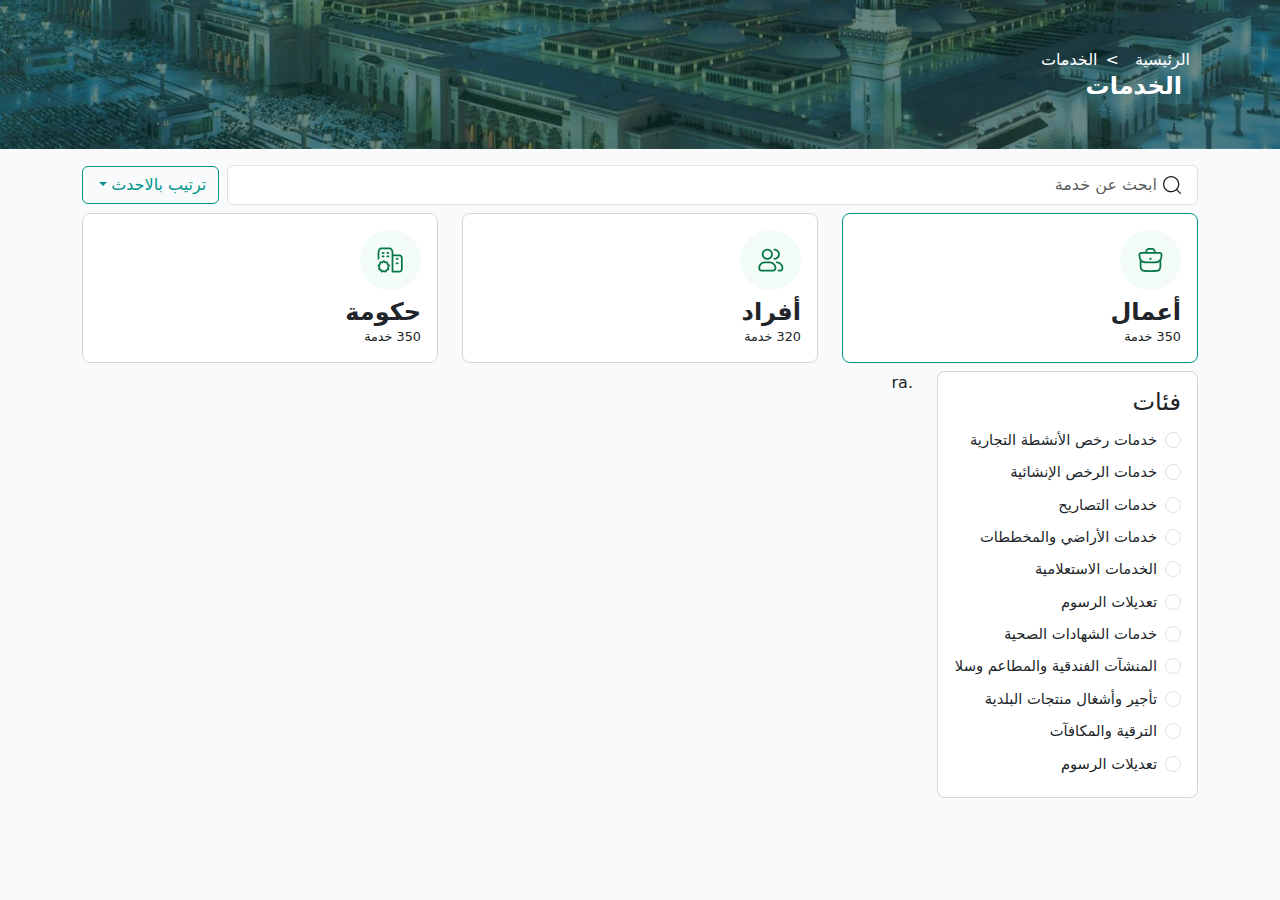
==== index.html @ 0e949ae0 "Add initial HTML structure and SVG icons for the services page" ====
<!DOCTYPE html>
<html>
  <head>
    <meta charset="utf-8" />
    <meta http-equiv="X-UA-Compatible" content="IE=edge" />
    <title>Amana</title>
    <meta name="viewport" content="width=device-width, initial-scale=1" />
    <!-- Bootstrap CSS -->
    <link href="https://cdn.jsdelivr.net/npm/bootstrap@5.3.3/dist/css/bootstrap.min.css" rel="stylesheet" integrity="sha384-QWTKZyjpPEjISv5WaRU9OFeRpok6YctnYmDr5pNlyT2bRjXh0JMhjY6hW+ALEwIH" crossorigin="anonymous">

    <style>
      :root {
        --white: #ffffff;
        --overlay: rgba(4, 53, 49, 0.6);
        --main: #00958A;
        --main-light: #F3FCF6;
        --bg: #F9FAFB;
        --border: #D2D6DB;
        --transition: all 0.3s ease;
      }
      body {
        margin: 0;
        padding: 0;
        box-sizing: border-box;
        direction: rtl;
        background-color: var(--bg);
      }
      h1, h2, h3, h4, h5, h6, p {
        margin: 0;
        padding: 0;
      }
      .form-check {
        label {
          font-size: .92rem;
          max-width: 100%;
        }
        .form-check-input:checked::before {
          background-color: var(--main);
        }
        .form-check-input:checked {
          background-color: var(--main);
          border-color: var(--main);
          box-shadow: none;
        }
  
        .form-check-input {
          accent-color: var(--main);
        }
      }
      .btn-outline-primary {
        color: var(--main);
        border-color: var(--main);
        &:hover {
          color: var(--white);
          background-color: var(--main);
            border-color: var(--main);
        }   
      }
      header {
        background-image: linear-gradient(
            var(--overlay),
            var(--overlay)
          ),
          url("./imgs/header.png");
        background-size: cover;
        background-position: center 62%;
        background-repeat: no-repeat;
        .breadcrumb {
          margin: 0;
          background: transparent;
          .breadcrumb-item {
            padding-right: var(--bs-breadcrumb-item-padding-x);
              a {
                color: var(--white);
                text-decoration: none;
              }
          }
          .breadcrumb-item+.breadcrumb-item::before {
            content: ">";
            color: var(--white);
            float: right;
            padding-left: var(--bs-breadcrumb-item-padding-x);
          }
        }
        .title {
          padding-inline: 1rem;
          color: var(--white);
          font-size: 1.5rem;
          font-weight: bold;
        }
      }
      .searching {
        .form-group {
            height: 40px;
            margin: 0;
            .icon {
                top: 50%;
                transform: translateY(-50%);
                right: 1rem;
            }
        }
          input.search {
            height: 100%;
            padding: .5rem 2.5rem;
            box-shadow: none !important;
            &:hover, &:focus, &:active {
              border-color: var(--main);
            }
          }
          .categories {
            .card-category {
                background: var(--white);
                padding: 1rem;
                border: 1px solid var(--border);
                border-radius: .5rem;
                transition: var(--transition);
                cursor: pointer;
                .icon {
                    background-color: var(--main-light);
                    padding: 1rem;
                    border-radius: 50%;
                }
                .title {
                    font-size: 1.5rem;
                    font-weight: bold;
                }
                .services-count {
                    font-size: .8rem;
                }
                &:hover, &.active {
                    border-color: var(--main);
                }
            }
          }
          aside {
            background-color: var(--white);
            border-radius: .5rem;
            border: 1px solid var(--border);
            .sub-categories {
                .form-check {
                  padding-block: .2rem;
                  padding-right: 1.5em;
                  input {
                    float: right;
                    margin-right: -1.5em;
                  }
                }
            }
          }
      }
      .dropdown-toggle::after {
        margin-inline: .255em;
      }
    </style>
  </head>
  <body>
    <section class="mb-5">
      <header class="py-5 mb-3">
        <div class="container">
          <div
            class="header d-flex flex-column justify-content-center align-items-start"
          >
            <nav aria-label="breadcrumb">
              <ol class="breadcrumb">
                <li class="breadcrumb-item"><a href="/">الرئيسية</a></li>
                <li class="breadcrumb-item">
                  <a href="/">الخدمات</a>
                </li>
              </ol>
            </nav>
            <h2 class="title">الخدمات</h2>
          </div>
        </div>
      </header>
      <div class="searching">
        <div class="container">
            <form class="d-flex flex-column align-items-center gap-2" action="" method="get">
                <div class="head w-100 d-flex align-items-center gap-2">
                    <div class="form-group position-relative w-100">
                        <input type="text" class="form-control search" placeholder="ابحث عن خدمة">
                        <div class="icon d-flex position-absolute">
                            <img src="./imgs/icons/Leading-icon.svg" loading="lazy" alt="search">
                        </div>
                    </div>
                    <div class="input-group-append">
                        <button class="btn btn-outline-primary dropdown-toggle" type="button" data-toggle="dropdown" aria-haspopup="true" aria-expanded="false">ترتيب بالاحدث</button>
                        <div class="dropdown-menu">
                            <a class="dropdown-item">الاحدث</a>
                            <a class="dropdown-item">الاقدم</a>
                        </div>
                    </div>
                </div>
                <div class="categories w-100">
                    <div class="row">
                        <div class="col">
                            <div class="card-category d-flex flex-column align-items-start gap-2 active">
                                <div class="icon">
                                    <img src="./imgs/icons/briefcase-04.svg" alt="category1">
                                </div>
                                <div class="titles">
                                    <h3 class="title">أعمال</h3>
                                    <p class="services-count">
                                        <span>350</span>
                                        <span>خدمة</span>
                                    </p>
                                </div>
                            </div>
                        </div>
                        <div class="col">
                            <div class="card-category d-flex flex-column align-items-start gap-2">
                                <div class="icon">
                                    <img src="./imgs/icons/user-multiple-02.svg" alt="category1">
                                </div>
                                <div class="titles">
                                    <h3 class="title">أفراد</h3>
                                    <p class="services-count">
                                        <span>320</span>
                                        <span>خدمة</span>
                                    </p>
                                </div>
                            </div>
                        </div>
                        <div class="col">
                            <div class="card-category d-flex flex-column align-items-start gap-2">
                                <div class="icon">
                                    <img src="./imgs/icons/new-office.svg" alt="category1">
                                </div>
                                <div class="titles">
                                    <h3 class="title">حكومة</h3>
                                    <p class="services-count">
                                        <span>350</span>
                                        <span>خدمة</span>
                                    </p>
                                </div>
                            </div>
                        </div>
                    </div>
                </div>
                <main class="w-100">
                    <div class="row">
                        <div class="col-3">
                            <aside class="p-3">
                                <h4 class="mb-2">فئات</h4>
                                <div class="sub-categories">
                                  <div class="form-check  text-truncate">
                                    <label class="form-check-label" for="category1">
                                        خدمات رخص الأنشطة التجارية
                                    </label>
                                    <input class="form-check-input" type="radio" name="category" id="category1">
                                  </div>
                                  <div class="form-check  text-truncate">
                                    <label class="form-check-label" for="category2">
                                        خدمات الرخص الإنشائية
                                    </label>
                                    <input class="form-check-input" type="radio" name="category" id="category2">
                                  </div>
                                  <div class="form-check  text-truncate">
                                    <label class="form-check-label" for="category3">
                                        خدمات التصاريح
                                    </label>
                                    <input class="form-check-input" type="radio" name="category" id="category3">
                                  </div>
                                  <div class="form-check  text-truncate">
                                    <label class="form-check-label" for="category4">
                                        خدمات الأراضي والمخططات
                                    </label>
                                    <input class="form-check-input" type="radio" name="category" id="category4">
                                  </div>
                                  <div class="form-check  text-truncate">
                                    <label class="form-check-label" for="category5">
                                        الخدمات الاستعلامية
                                    </label>
                                    <input class="form-check-input" type="radio" name="category" id="category5">
                                  </div>
                                  <div class="form-check  text-truncate">
                                    <label class="form-check-label" for="category6">
                                        تعديلات الرسوم
                                    </label>
                                    <input class="form-check-input" type="radio" name="category" id="category6">
                                  </div>
                                  <div class="form-check  text-truncate">
                                    <label class="form-check-label" for="category7">
                                        خدمات الشهادات الصحية
                                    </label>
                                    <input class="form-check-input" type="radio" name="category" id="category7">
                                  </div>
                                  <div class="form-check  text-truncate">
                                    <label class="form-check-label" for="category8">
                                        المنشآت الفندقية والمطاعم وسلامة 
                                    </label>
                                    <input class="form-check-input" type="radio" name="category" id="category8">
                                  </div>
                                  <div class="form-check  text-truncate">
                                    <label class="form-check-label" for="category9">
                                        تأجير وأشغال منتجات البلدية
                                    </label>
                                    <input class="form-check-input" type="radio" name="category" id="category9">
                                  </div>
                                  <div class="form-check  text-truncate">
                                    <label class="form-check-label" for="category10">
                                        الترقية والمكافآت
                                    </label>
                                    <input class="form-check-input" type="radio" name="category" id="category10">
                                  </div>
                                  <div class="form-check  text-truncate">
                                    <label class="form-check-label" for="category11">
                                        تعديلات الرسوم
                                    </label>
                                    <input class="form-check-input" type="radio" name="category" id="category11">
                                  </div>
                                </div>

                            </aside>
                        </div>
                        <div class="col-9">
                          .ra
                        </div>
                    </div>
                </main>
            </form>
            </div>
        </div>
      </div>
    </section>

    <script>
        $(document).ready(function () {
            $(".dropdown-toggle").dropdown();
        });
        // const cardsList = [
        //     {
        //         title: "خدمة 1",
        //         desc: "هذه الخدمة 1",
        //         img: "card1.jpg",
        //         category: "category1"
        //     },
        //     {
        //         title: "خدمة 2",
        //         desc: "هذه الخدمة 2",
        //         img: "card2.jpg",
        //         category: "category1"
        //     },
        //     {
        //         title: "خدمة 3",
        //         desc: "هذه الخدمة 3",
        //         img: "card3.jpg",
        //         category: "category2"
        //     },
        //     {
        //         title: "خدمة 4",
        //         desc: "هذه الخدمة 4",
        //         img: "card4.jpg",
        //         category: "category2"
        //     }
        // ];

        // const cardsHTML = cardsList.map(card => {
        //     return `
        //         <div class="col-md-3">
        //             <div class="card">
        //                 <img src="${card.img}" class="card-img-top" alt="${card.title}">
        //                 <div class="card-body">
        //                     <h5 class="card-title">${card.title}</h5>
        //                     <p class="card-text">${card.desc}</p>
        //                     <a href="#" class="btn btn-primary">اطلب الخدمة</a>
        //                 </div>
        //                 <div class="card-footer">
        //                     <small class="text-muted">${card.category}</small>
        //                 </div>
        //             </div>
        //         </div>
        //     `;
        // }).join("");

        // document.querySelector(".categories .row").insertAdjacentHTML("beforeend", cardsHTML);
    </script>

    <!-- Bootstrap JS -->
    <script src="https://cdn.jsdelivr.net/npm/bootstrap@5.3.3/dist/js/bootstrap.bundle.min.js" integrity="sha384-YvpcrYf0tY3lHB60NNkmXc5s9fDVZLESaAA55NDzOxhy9GkcIdslK1eN7N6jIeHz" crossorigin="anonymous"></script>
    <!-- jQuery -->
    <script
      src="https://code.jquery.com/jquery-3.2.1.slim.min.js"
      integrity="sha384-KJ3o2DKtIkvYIK3UENzmM7KCkRr/rE9/Qpg6aAZGJwFDMVNA/GpGFF93hXpG8Kdt:"
      crossorigin="anonymous"
    ></script>
  </body>
</html>
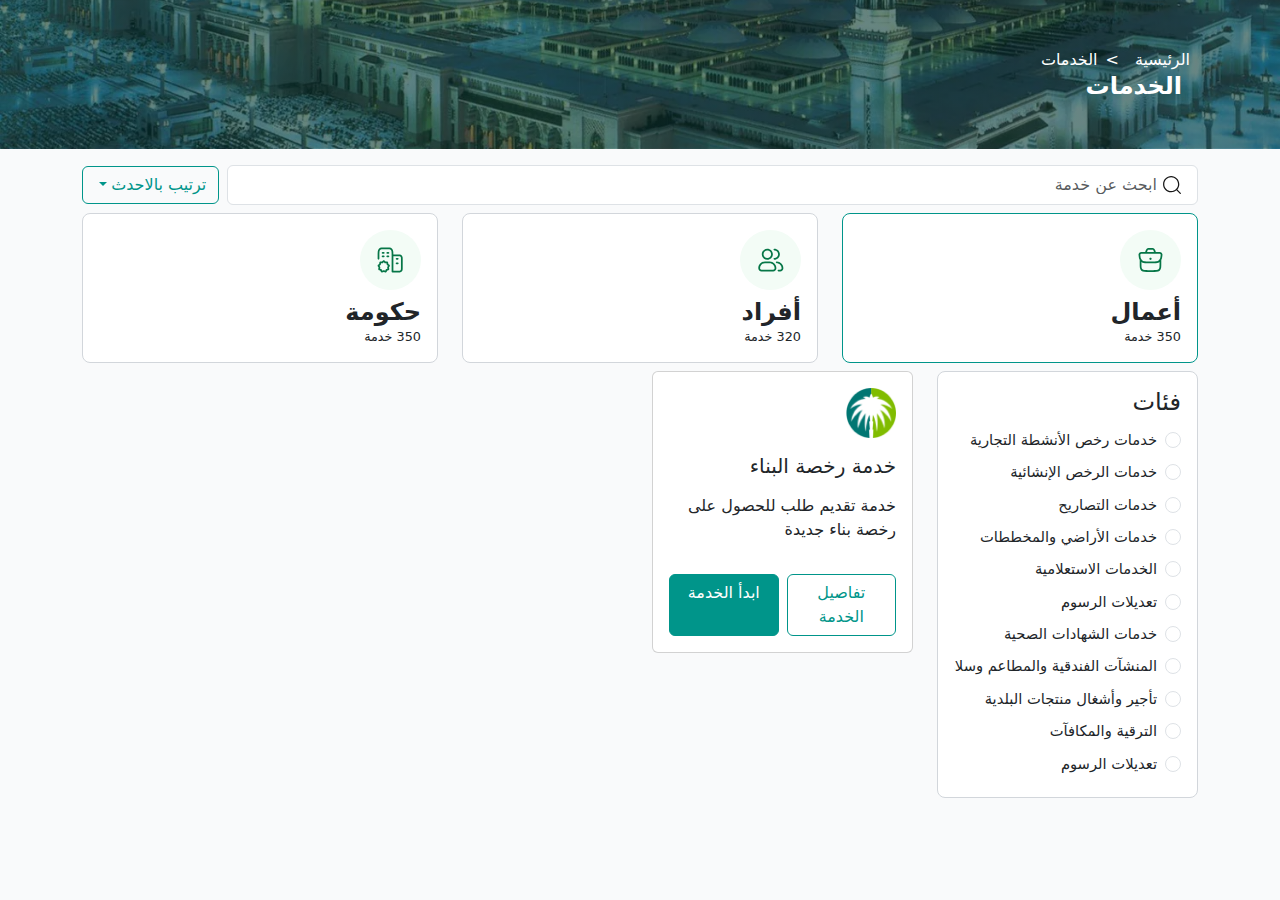
==== commit 05433425: "Add card image and update button styles" ====
--- a/index.html
+++ b/index.html
@@ -47,15 +47,44 @@
           accent-color: var(--main);
         }
       }
+      .btn-primary {
+        --bs-btn-color: var(--white);
+        --bs-btn-bg: var(--main);
+        --bs-btn-border-color: var(--main);
+        --bs-btn-hover-bg: var(--main);
+        --bs-btn-hover-border-color: var(--main);
+        --bs-btn-focus-bg: var(--main);
+        --bs-btn-focus-border-color: var(--main);
+        --bs-btn-active-bg: var(--main);
+        --bs-btn-active-border-color: var(--main);
+        --bs-btn-disabled-bg: var(--main);
+        --bs-btn-disabled-border-color: var(--main);
+        
+        color: var(--white);
+        background-color: var(--main);
+        border-color: var(--main);
+      }
+
+      .btn-primary:hover,
+      .btn-primary:focus,
+      .btn-primary:active,
+      .btn-primary:disabled {
+        color: var(--white);
+        background-color: var(--main);
+        border-color: var(--main);
+      }
       .btn-outline-primary {
         color: var(--main);
         border-color: var(--main);
-        &:hover {
-          color: var(--white);
-          background-color: var(--main);
-            border-color: var(--main);
-        }   
-      }
+      }
+      .btn-outline-primary:hover,
+      .btn-outline-primary:active,
+      .btn-outline-primary:focus-visible {
+        color: var(--white) !important;
+        background-color: var(--main) !important;
+        border-color: var(--main) !important;
+      }
+      
       header {
         background-image: linear-gradient(
             var(--overlay),
@@ -313,7 +342,30 @@
                             </aside>
                         </div>
                         <div class="col-9">
-                          .ra
+                          <div class="cards">
+                            <div class="row">
+                              <div class="col-lg-4 col-md-2 col-6">
+                                <div class="card">
+                                  <div class="card-body d-flex flex-column row-gap-3">
+                                    <div class="logo d-flex">
+                                      <img src="./imgs/card.png" alt="icon" loading="lazy" width="50px" height="50px" />
+                                    </div>
+                                    <h5 class="card-title m-0">خدمة رخصة البناء</h5>
+                                    <p class="card-text">
+                                      خدمة تقديم طلب للحصول على رخصة بناء جديدة
+                                    </p>
+                                    <div class="services">
+                                      
+                                    </div>
+                                    <div class="btns d-flex gap-2">
+                                      <a href="#" class="w-50 btn btn-outline-primary">تفاصيل الخدمة</a>
+                                      <a href="#" class="w-50 btn btn-primary">ابدأ الخدمة</a>
+                                    </div>
+                                  </div>
+                                </div>
+                              </div>
+                            </div>
+                          </div>
                         </div>
                     </div>
                 </main>
@@ -323,58 +375,7 @@
       </div>
     </section>
 
-    <script>
-        $(document).ready(function () {
-            $(".dropdown-toggle").dropdown();
-        });
-        // const cardsList = [
-        //     {
-        //         title: "خدمة 1",
-        //         desc: "هذه الخدمة 1",
-        //         img: "card1.jpg",
-        //         category: "category1"
-        //     },
-        //     {
-        //         title: "خدمة 2",
-        //         desc: "هذه الخدمة 2",
-        //         img: "card2.jpg",
-        //         category: "category1"
-        //     },
-        //     {
-        //         title: "خدمة 3",
-        //         desc: "هذه الخدمة 3",
-        //         img: "card3.jpg",
-        //         category: "category2"
-        //     },
-        //     {
-        //         title: "خدمة 4",
-        //         desc: "هذه الخدمة 4",
-        //         img: "card4.jpg",
-        //         category: "category2"
-        //     }
-        // ];
-
-        // const cardsHTML = cardsList.map(card => {
-        //     return `
-        //         <div class="col-md-3">
-        //             <div class="card">
-        //                 <img src="${card.img}" class="card-img-top" alt="${card.title}">
-        //                 <div class="card-body">
-        //                     <h5 class="card-title">${card.title}</h5>
-        //                     <p class="card-text">${card.desc}</p>
-        //                     <a href="#" class="btn btn-primary">اطلب الخدمة</a>
-        //                 </div>
-        //                 <div class="card-footer">
-        //                     <small class="text-muted">${card.category}</small>
-        //                 </div>
-        //             </div>
-        //         </div>
-        //     `;
-        // }).join("");
-
-        // document.querySelector(".categories .row").insertAdjacentHTML("beforeend", cardsHTML);
-    </script>
-
+    <script src="./main.js"></script>
     <!-- Bootstrap JS -->
     <script src="https://cdn.jsdelivr.net/npm/bootstrap@5.3.3/dist/js/bootstrap.bundle.min.js" integrity="sha384-YvpcrYf0tY3lHB60NNkmXc5s9fDVZLESaAA55NDzOxhy9GkcIdslK1eN7N6jIeHz" crossorigin="anonymous"></script>
     <!-- jQuery -->
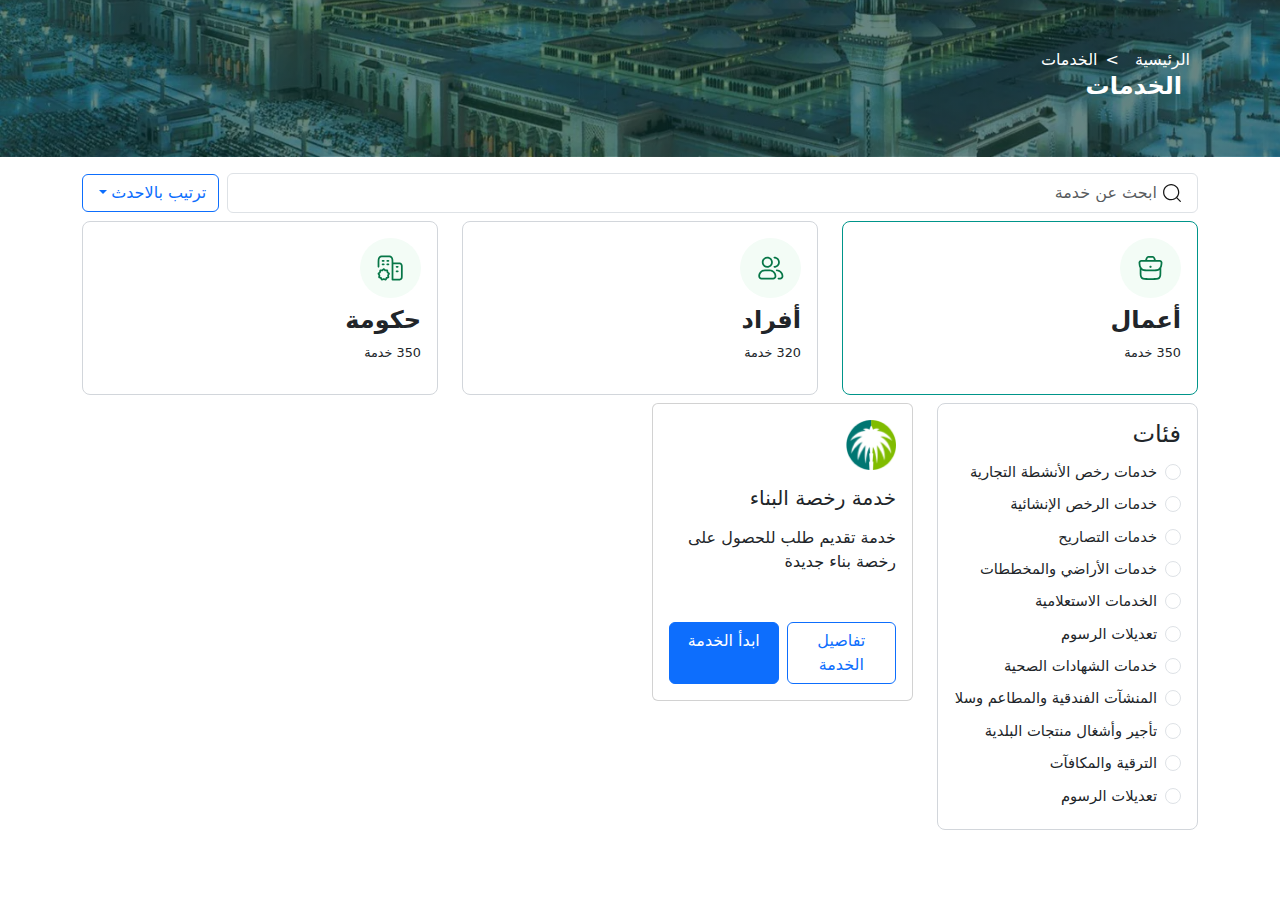
==== commit d0dfe4ce: "separate styles" ====
--- a/index.html
+++ b/index.html
@@ -6,181 +6,10 @@
     <title>Amana</title>
     <meta name="viewport" content="width=device-width, initial-scale=1" />
     <!-- Bootstrap CSS -->
+    <link href="style.css" rel="stylesheet" >
     <link href="https://cdn.jsdelivr.net/npm/bootstrap@5.3.3/dist/css/bootstrap.min.css" rel="stylesheet" integrity="sha384-QWTKZyjpPEjISv5WaRU9OFeRpok6YctnYmDr5pNlyT2bRjXh0JMhjY6hW+ALEwIH" crossorigin="anonymous">
 
-    <style>
-      :root {
-        --white: #ffffff;
-        --overlay: rgba(4, 53, 49, 0.6);
-        --main: #00958A;
-        --main-light: #F3FCF6;
-        --bg: #F9FAFB;
-        --border: #D2D6DB;
-        --transition: all 0.3s ease;
-      }
-      body {
-        margin: 0;
-        padding: 0;
-        box-sizing: border-box;
-        direction: rtl;
-        background-color: var(--bg);
-      }
-      h1, h2, h3, h4, h5, h6, p {
-        margin: 0;
-        padding: 0;
-      }
-      .form-check {
-        label {
-          font-size: .92rem;
-          max-width: 100%;
-        }
-        .form-check-input:checked::before {
-          background-color: var(--main);
-        }
-        .form-check-input:checked {
-          background-color: var(--main);
-          border-color: var(--main);
-          box-shadow: none;
-        }
-  
-        .form-check-input {
-          accent-color: var(--main);
-        }
-      }
-      .btn-primary {
-        --bs-btn-color: var(--white);
-        --bs-btn-bg: var(--main);
-        --bs-btn-border-color: var(--main);
-        --bs-btn-hover-bg: var(--main);
-        --bs-btn-hover-border-color: var(--main);
-        --bs-btn-focus-bg: var(--main);
-        --bs-btn-focus-border-color: var(--main);
-        --bs-btn-active-bg: var(--main);
-        --bs-btn-active-border-color: var(--main);
-        --bs-btn-disabled-bg: var(--main);
-        --bs-btn-disabled-border-color: var(--main);
-        
-        color: var(--white);
-        background-color: var(--main);
-        border-color: var(--main);
-      }
-
-      .btn-primary:hover,
-      .btn-primary:focus,
-      .btn-primary:active,
-      .btn-primary:disabled {
-        color: var(--white);
-        background-color: var(--main);
-        border-color: var(--main);
-      }
-      .btn-outline-primary {
-        color: var(--main);
-        border-color: var(--main);
-      }
-      .btn-outline-primary:hover,
-      .btn-outline-primary:active,
-      .btn-outline-primary:focus-visible {
-        color: var(--white) !important;
-        background-color: var(--main) !important;
-        border-color: var(--main) !important;
-      }
-      
-      header {
-        background-image: linear-gradient(
-            var(--overlay),
-            var(--overlay)
-          ),
-          url("./imgs/header.png");
-        background-size: cover;
-        background-position: center 62%;
-        background-repeat: no-repeat;
-        .breadcrumb {
-          margin: 0;
-          background: transparent;
-          .breadcrumb-item {
-            padding-right: var(--bs-breadcrumb-item-padding-x);
-              a {
-                color: var(--white);
-                text-decoration: none;
-              }
-          }
-          .breadcrumb-item+.breadcrumb-item::before {
-            content: ">";
-            color: var(--white);
-            float: right;
-            padding-left: var(--bs-breadcrumb-item-padding-x);
-          }
-        }
-        .title {
-          padding-inline: 1rem;
-          color: var(--white);
-          font-size: 1.5rem;
-          font-weight: bold;
-        }
-      }
-      .searching {
-        .form-group {
-            height: 40px;
-            margin: 0;
-            .icon {
-                top: 50%;
-                transform: translateY(-50%);
-                right: 1rem;
-            }
-        }
-          input.search {
-            height: 100%;
-            padding: .5rem 2.5rem;
-            box-shadow: none !important;
-            &:hover, &:focus, &:active {
-              border-color: var(--main);
-            }
-          }
-          .categories {
-            .card-category {
-                background: var(--white);
-                padding: 1rem;
-                border: 1px solid var(--border);
-                border-radius: .5rem;
-                transition: var(--transition);
-                cursor: pointer;
-                .icon {
-                    background-color: var(--main-light);
-                    padding: 1rem;
-                    border-radius: 50%;
-                }
-                .title {
-                    font-size: 1.5rem;
-                    font-weight: bold;
-                }
-                .services-count {
-                    font-size: .8rem;
-                }
-                &:hover, &.active {
-                    border-color: var(--main);
-                }
-            }
-          }
-          aside {
-            background-color: var(--white);
-            border-radius: .5rem;
-            border: 1px solid var(--border);
-            .sub-categories {
-                .form-check {
-                  padding-block: .2rem;
-                  padding-right: 1.5em;
-                  input {
-                    float: right;
-                    margin-right: -1.5em;
-                  }
-                }
-            }
-          }
-      }
-      .dropdown-toggle::after {
-        margin-inline: .255em;
-      }
-    </style>
+
   </head>
   <body>
     <section class="mb-5">
@@ -315,7 +144,7 @@
                                   </div>
                                   <div class="form-check  text-truncate">
                                     <label class="form-check-label" for="category8">
-                                        المنشآت الفندقية والمطاعم وسلامة 
+                                        المنشآت الفندقية والمطاعم وسلامة
                                     </label>
                                     <input class="form-check-input" type="radio" name="category" id="category8">
                                   </div>
@@ -355,7 +184,7 @@
                                       خدمة تقديم طلب للحصول على رخصة بناء جديدة
                                     </p>
                                     <div class="services">
-                                      
+
                                     </div>
                                     <div class="btns d-flex gap-2">
                                       <a href="#" class="w-50 btn btn-outline-primary">تفاصيل الخدمة</a>
--- a/style.css
+++ b/style.css
@@ -0,0 +1,148 @@
+:root {
+  --white: #ffffff;
+  --overlay: rgba(4, 53, 49, 0.6);
+  --main: #00958a;
+  --main-light: #f3fcf6;
+  --bg: #f9fafb;
+  --border: #d2d6db;
+  --transition: all 0.3s ease;
+}
+body {
+  margin: 0;
+  padding: 0;
+  box-sizing: border-box;
+  direction: rtl;
+  background-color: var(--bg);
+}
+h1,
+h2,
+h3,
+h4,
+h5,
+h6,
+p {
+  margin: 0;
+  padding: 0;
+}
+.form-check {
+  label {
+    font-size: 0.92rem;
+    max-width: 100%;
+  }
+  .form-check-input:checked::before {
+    background-color: var(--main);
+  }
+  .form-check-input:checked {
+    background-color: var(--main);
+    border-color: var(--main);
+    box-shadow: none;
+  }
+
+  .form-check-input {
+    accent-color: var(--main);
+  }
+}
+.btn-outline-primary {
+  color: var(--main);
+  border-color: var(--main);
+  &:hover {
+    color: var(--white);
+    background-color: var(--main);
+    border-color: var(--main);
+  }
+}
+header {
+  background-image: linear-gradient(var(--overlay), var(--overlay)),
+    url("./imgs/header.png");
+  background-size: cover;
+  background-position: center 62%;
+  background-repeat: no-repeat;
+  .breadcrumb {
+    margin: 0;
+    background: transparent;
+    .breadcrumb-item {
+      padding-right: var(--bs-breadcrumb-item-padding-x);
+      a {
+        color: var(--white);
+        text-decoration: none;
+      }
+    }
+    .breadcrumb-item + .breadcrumb-item::before {
+      content: ">";
+      color: var(--white);
+      float: right;
+      padding-left: var(--bs-breadcrumb-item-padding-x);
+    }
+  }
+  .title {
+    padding-inline: 1rem;
+    color: var(--white);
+    font-size: 1.5rem;
+    font-weight: bold;
+  }
+}
+.searching {
+  .form-group {
+    height: 40px;
+    margin: 0;
+    .icon {
+      top: 50%;
+      transform: translateY(-50%);
+      right: 1rem;
+    }
+  }
+  input.search {
+    height: 100%;
+    padding: 0.5rem 2.5rem;
+    box-shadow: none !important;
+    &:hover,
+    &:focus,
+    &:active {
+      border-color: var(--main);
+    }
+  }
+  .categories {
+    .card-category {
+      background: var(--white);
+      padding: 1rem;
+      border: 1px solid var(--border);
+      border-radius: 0.5rem;
+      transition: var(--transition);
+      cursor: pointer;
+      .icon {
+        background-color: var(--main-light);
+        padding: 1rem;
+        border-radius: 50%;
+      }
+      .title {
+        font-size: 1.5rem;
+        font-weight: bold;
+      }
+      .services-count {
+        font-size: 0.8rem;
+      }
+      &:hover,
+      &.active {
+        border-color: var(--main);
+      }
+    }
+  }
+  aside {
+    background-color: var(--white);
+    border-radius: 0.5rem;
+    border: 1px solid var(--border);
+    .sub-categories {
+      .form-check {
+        padding-block: 0.2rem;
+        padding-right: 1.5em;
+        input {
+          float: right;
+          margin-right: -1.5em;
+        }
+      }
+    }
+  }
+}
+.dropdown-toggle::after {
+  margin-inline: 0.255em;
+}
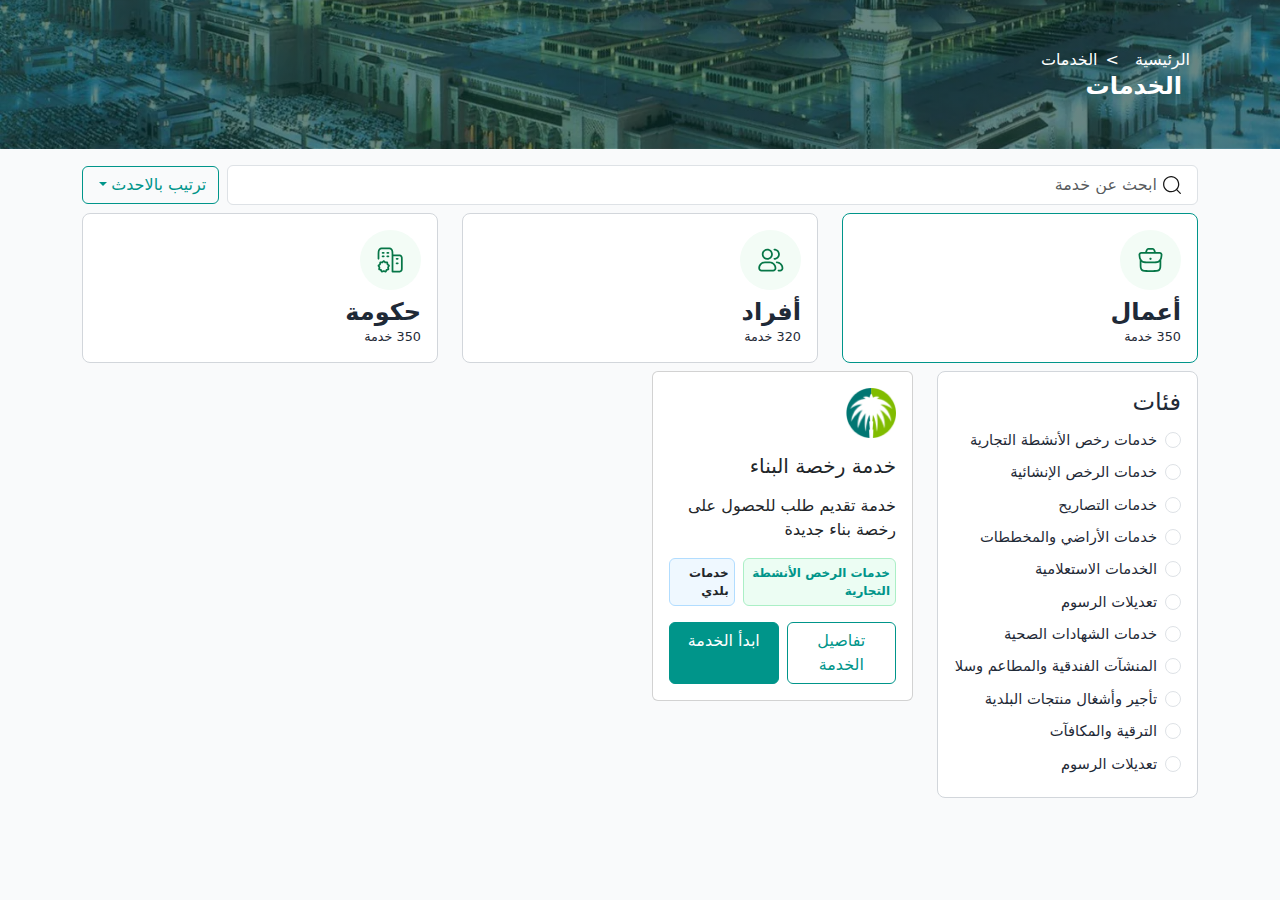
==== commit 0caea284: "Add .vscode/easycode.ignore and update index.html and style.css" ====
--- a/index.html
+++ b/index.html
@@ -6,10 +6,8 @@
     <title>Amana</title>
     <meta name="viewport" content="width=device-width, initial-scale=1" />
     <!-- Bootstrap CSS -->
+    <link href="https://cdn.jsdelivr.net/npm/bootstrap@5.3.3/dist/css/bootstrap.min.css" rel="stylesheet" integrity="sha384-QWTKZyjpPEjISv5WaRU9OFeRpok6YctnYmDr5pNlyT2bRjXh0JMhjY6hW+ALEwIH" crossorigin="anonymous">
     <link href="style.css" rel="stylesheet" >
-    <link href="https://cdn.jsdelivr.net/npm/bootstrap@5.3.3/dist/css/bootstrap.min.css" rel="stylesheet" integrity="sha384-QWTKZyjpPEjISv5WaRU9OFeRpok6YctnYmDr5pNlyT2bRjXh0JMhjY6hW+ALEwIH" crossorigin="anonymous">
-
-
   </head>
   <body>
     <section class="mb-5">
@@ -183,8 +181,9 @@
                                     <p class="card-text">
                                       خدمة تقديم طلب للحصول على رخصة بناء جديدة
                                     </p>
-                                    <div class="services">
-
+                                    <div class="sub-services d-flex gap-2">
+                                      <p class="sub-text fw-bold rounded primary">خدمات الرخص الأنشطة التجارية</p>
+                                      <p class="sub-text fw-bold rounded secondary">خدمات بلدي</p>
                                     </div>
                                     <div class="btns d-flex gap-2">
                                       <a href="#" class="w-50 btn btn-outline-primary">تفاصيل الخدمة</a>
--- a/style.css
+++ b/style.css
@@ -1,15 +1,21 @@
 :root {
   --white: #ffffff;
+  --text: #1F2A37;
   --overlay: rgba(4, 53, 49, 0.6);
   --main: #00958a;
   --main-light: #f3fcf6;
   --bg: #f9fafb;
   --border: #d2d6db;
+  --sub-service-primary-bg: #ecfdf3;
+  --sub-service-primary-border: #abefc6;
+  --sub-service-secondary-bg: #EFF8FF;
+  --sub-service-secondary-border: #B2DDFF;
   --transition: all 0.3s ease;
 }
 body {
   margin: 0;
   padding: 0;
+  color: var(--text);
   box-sizing: border-box;
   direction: rtl;
   background-color: var(--bg);
@@ -45,12 +51,41 @@
 .btn-outline-primary {
   color: var(--main);
   border-color: var(--main);
-  &:hover {
+  &:hover,
+  &:focus-visible,
+  &:active {
     color: var(--white);
-    background-color: var(--main);
+    background-color: var(--main) !important;
     border-color: var(--main);
   }
 }
+.btn-primary {
+  --bs-btn-color: var(--white);
+  --bs-btn-bg: var(--main);
+  --bs-btn-border-color: var(--main);
+  --bs-btn-hover-bg: var(--main);
+  --bs-btn-hover-border-color: var(--main);
+  --bs-btn-focus-bg: var(--main);
+  --bs-btn-focus-border-color: var(--main);
+  --bs-btn-active-bg: var(--main);
+  --bs-btn-active-border-color: var(--main);
+  --bs-btn-disabled-bg: var(--main);
+  --bs-btn-disabled-border-color: var(--main);
+
+  color: var(--white);
+  background-color: var(--main);
+  border-color: var(--main);
+}
+
+.btn-primary:hover,
+.btn-primary:focus,
+.btn-primary:active,
+.btn-primary:disabled {
+  color: var(--white);
+  background-color: var(--main);
+  border-color: var(--main);
+}
+
 header {
   background-image: linear-gradient(var(--overlay), var(--overlay)),
     url("./imgs/header.png");
@@ -142,6 +177,26 @@
       }
     }
   }
+  .cards {
+    .card {
+      .sub-services {
+        .sub-text {
+          font-size: 12px;
+          padding: 5px;
+          &.primary {
+            background-color: var(--sub-service-primary-bg);
+            border: 1px solid var(--sub-service-primary-border);
+            color: var(--main);
+          }
+          &.secondary {
+            background-color: var(--sub-service-secondary-bg);
+            border: 1px solid var(--sub-service-secondary-border);
+          }
+          
+        }
+      }
+    }
+  }
 }
 .dropdown-toggle::after {
   margin-inline: 0.255em;
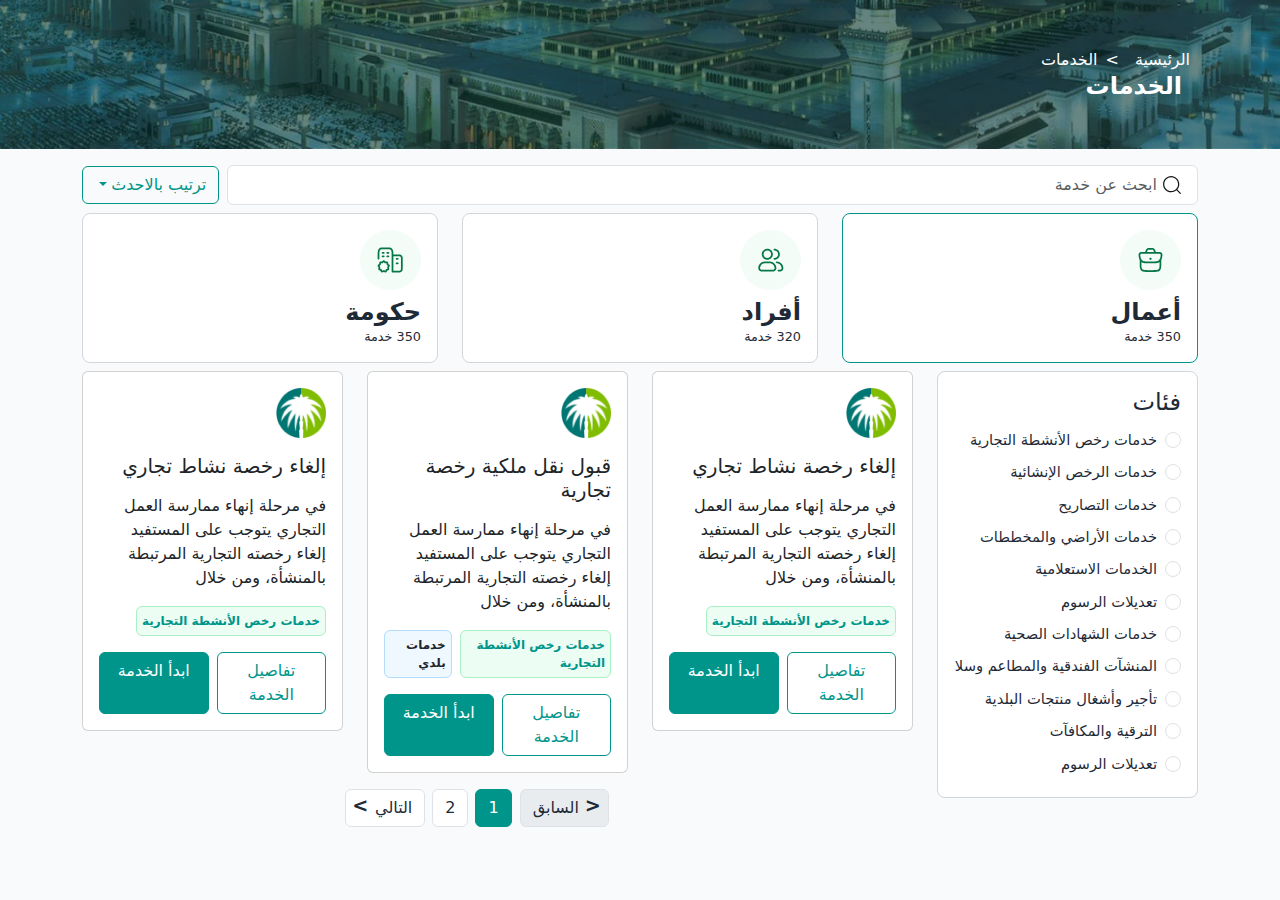
==== commit 391a7a88: "Add pagination to cards and update styles" ====
--- a/index.html
+++ b/index.html
@@ -171,7 +171,7 @@
                         <div class="col-9">
                           <div class="cards">
                             <div class="row">
-                              <div class="col-lg-4 col-md-2 col-6">
+                              <!-- <div class="col-lg-4 col-md-2 col-6">
                                 <div class="card">
                                   <div class="card-body d-flex flex-column row-gap-3">
                                     <div class="logo d-flex">
@@ -191,8 +191,17 @@
                                     </div>
                                   </div>
                                 </div>
-                              </div>
-                            </div>
+                              </div> -->
+                            </div>
+                            <nav aria-label="Page navigation d-flex justify-content-center">
+                              <ul class="pagination d-flex justify-content-center column-gap-2">
+                                <li class="page-item"><a class="page-link" href="#">السابق</a></li>
+                                <li class="page-item"><a class="page-link" href="#">1</a></li>
+                                <li class="page-item"><a class="page-link" href="#">2</a></li>
+                                <li class="page-item"><a class="page-link" href="#">3</a></li>
+                                <li class="page-item"><a class="page-link" href="#">التالي</a></li>
+                              </ul>
+                            </nav>
                           </div>
                         </div>
                     </div>
--- a/style.css
+++ b/style.css
@@ -1,6 +1,6 @@
 :root {
   --white: #ffffff;
-  --text: #1F2A37;
+  --text: #1f2a37;
   --overlay: rgba(4, 53, 49, 0.6);
   --main: #00958a;
   --main-light: #f3fcf6;
@@ -8,8 +8,8 @@
   --border: #d2d6db;
   --sub-service-primary-bg: #ecfdf3;
   --sub-service-primary-border: #abefc6;
-  --sub-service-secondary-bg: #EFF8FF;
-  --sub-service-secondary-border: #B2DDFF;
+  --sub-service-secondary-bg: #eff8ff;
+  --sub-service-secondary-border: #b2ddff;
   --transition: all 0.3s ease;
 }
 body {
@@ -192,8 +192,44 @@
             background-color: var(--sub-service-secondary-bg);
             border: 1px solid var(--sub-service-secondary-border);
           }
-          
         }
+      }
+    }
+    .page-item .page-link {
+      position: relative;
+      color: var(--text);
+      border-radius: var(--bs-pagination-border-radius);
+    }
+    .active > .page-link {
+      color: var(--white);
+      background-color: var(--main);
+      border-color: var(--main);
+    }
+    .prev-link .page-link {
+      padding-inline-start: 1.8rem;
+      &::after {
+        content: "<";
+        position: absolute;
+        left: 4rem;
+        top: 50%;
+        transform: translateY(-56%);
+        font-size: 1.2rem;
+        font-weight: 600;
+        color: var(--text);
+      }
+    }
+
+    .next-link .page-link {
+      padding-inline-end: 1.8rem;
+      &::after {
+        content: ">";
+        position: absolute;
+        right: 3.5rem;
+        top: 50%;
+        transform: translateY(-56%);
+        font-size: 1.2rem;
+        font-weight: 600;
+        color: var(--text);
       }
     }
   }
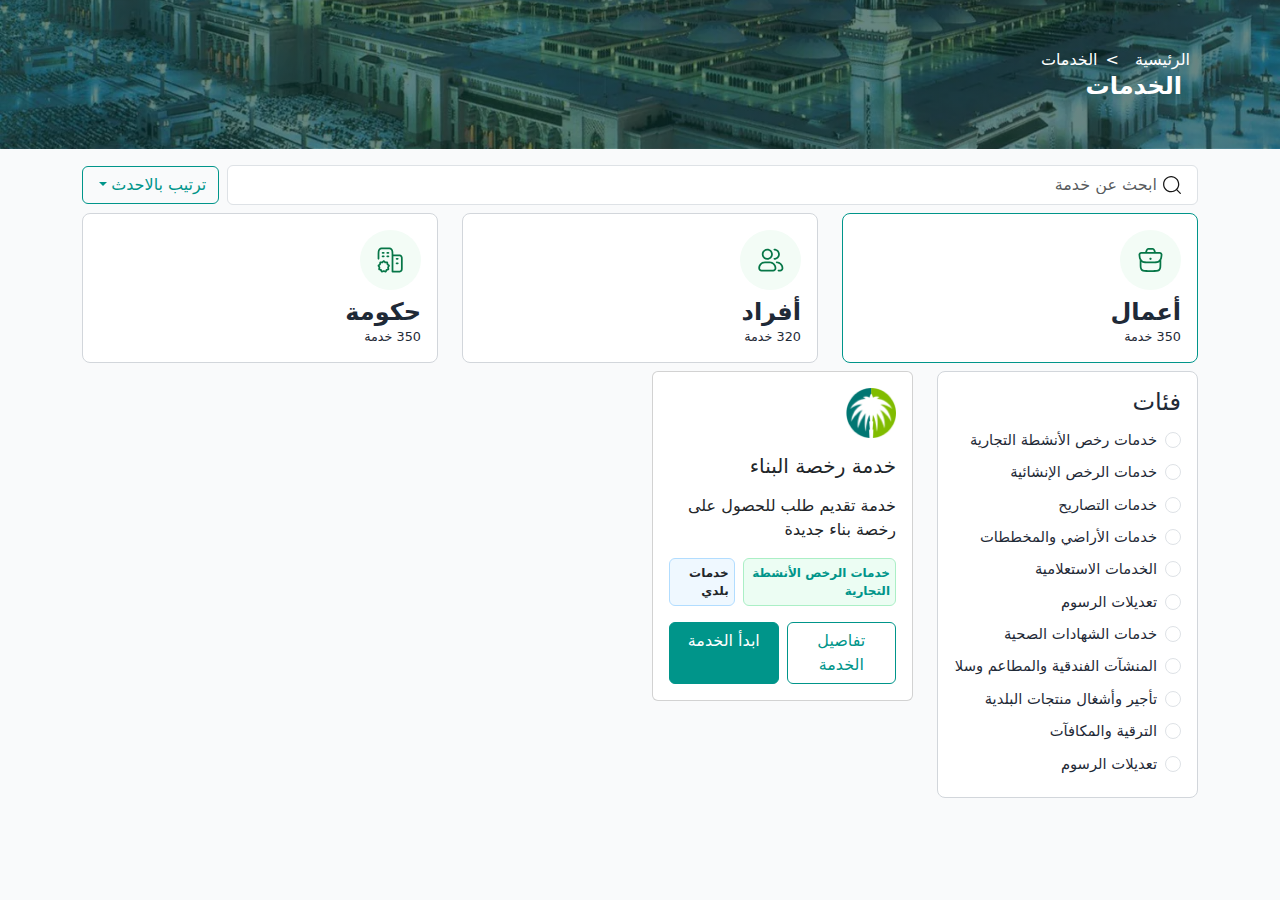
==== commit bfbbfe95: "save" ====
--- a/index.html
+++ b/index.html
@@ -18,7 +18,7 @@
           >
             <nav aria-label="breadcrumb">
               <ol class="breadcrumb">
-                <li class="breadcrumb-item"><a href="/">الرئيسية</a></li>
+                <li class="breadcrumb-item"><a href="/home.html">الرئيسية</a></li>
                 <li class="breadcrumb-item">
                   <a href="/">الخدمات</a>
                 </li>
@@ -171,7 +171,7 @@
                         <div class="col-9">
                           <div class="cards">
                             <div class="row">
-                              <!-- <div class="col-lg-4 col-md-2 col-6">
+                              <div class="col-lg-4 col-md-2 col-6">
                                 <div class="card">
                                   <div class="card-body d-flex flex-column row-gap-3">
                                     <div class="logo d-flex">
@@ -191,17 +191,8 @@
                                     </div>
                                   </div>
                                 </div>
-                              </div> -->
-                            </div>
-                            <nav aria-label="Page navigation d-flex justify-content-center">
-                              <ul class="pagination d-flex justify-content-center column-gap-2">
-                                <li class="page-item"><a class="page-link" href="#">السابق</a></li>
-                                <li class="page-item"><a class="page-link" href="#">1</a></li>
-                                <li class="page-item"><a class="page-link" href="#">2</a></li>
-                                <li class="page-item"><a class="page-link" href="#">3</a></li>
-                                <li class="page-item"><a class="page-link" href="#">التالي</a></li>
-                              </ul>
-                            </nav>
+                              </div>
+                            </div>
                           </div>
                         </div>
                     </div>
--- a/style.css
+++ b/style.css
@@ -195,45 +195,68 @@
         }
       }
     }
-    .page-item .page-link {
-      position: relative;
-      color: var(--text);
-      border-radius: var(--bs-pagination-border-radius);
-    }
-    .active > .page-link {
-      color: var(--white);
-      background-color: var(--main);
-      border-color: var(--main);
-    }
-    .prev-link .page-link {
-      padding-inline-start: 1.8rem;
-      &::after {
-        content: "<";
-        position: absolute;
-        left: 4rem;
-        top: 50%;
-        transform: translateY(-56%);
-        font-size: 1.2rem;
-        font-weight: 600;
-        color: var(--text);
-      }
-    }
-
-    .next-link .page-link {
-      padding-inline-end: 1.8rem;
-      &::after {
-        content: ">";
-        position: absolute;
-        right: 3.5rem;
-        top: 50%;
-        transform: translateY(-56%);
-        font-size: 1.2rem;
-        font-weight: 600;
-        color: var(--text);
-      }
-    }
   }
 }
 .dropdown-toggle::after {
   margin-inline: 0.255em;
 }
+
+.carousel-container {
+  .card {
+    width: 25%;
+    .sub-services {
+      .sub-text {
+        font-size: 12px;
+        padding: 5px;
+        &.primary {
+          background-color: var(--sub-service-primary-bg);
+          border: 1px solid var(--sub-service-primary-border);
+          color: var(--main);
+        }
+        &.secondary {
+          background-color: var(--sub-service-secondary-bg);
+          border: 1px solid var(--sub-service-secondary-border);
+        }
+      }
+    }
+  }
+}
+.services-section {
+  direction: rtl;
+}
+
+.services-header h2 {
+  font-size: 1.8rem;
+}
+
+.services-header p {
+  font-size: 1rem;
+  color: #6c757d;
+}
+
+.carousel-container .card {
+  border-radius: 8px;
+  text-align: end;
+  padding: 15px;
+}
+
+.carousel-container .card .logo img {
+  border-radius: 50%;
+  object-fit: cover;
+}
+
+.carousel-container .sub-services .sub-text {
+  font-size: 12px;
+  padding: 5px;
+}
+
+.carousel-container .sub-services .sub-text.primary {
+  background-color: var(--sub-service-primary-bg, #e0f7fa);
+  border: 1px solid var(--sub-service-primary-border, #00acc1);
+  color: var(--main, #004d40);
+}
+
+.carousel-container .sub-services .sub-text.secondary {
+  background-color: var(--sub-service-secondary-bg, #f1f8e9);
+  border: 1px solid var(--sub-service-secondary-border, #8bc34a);
+}
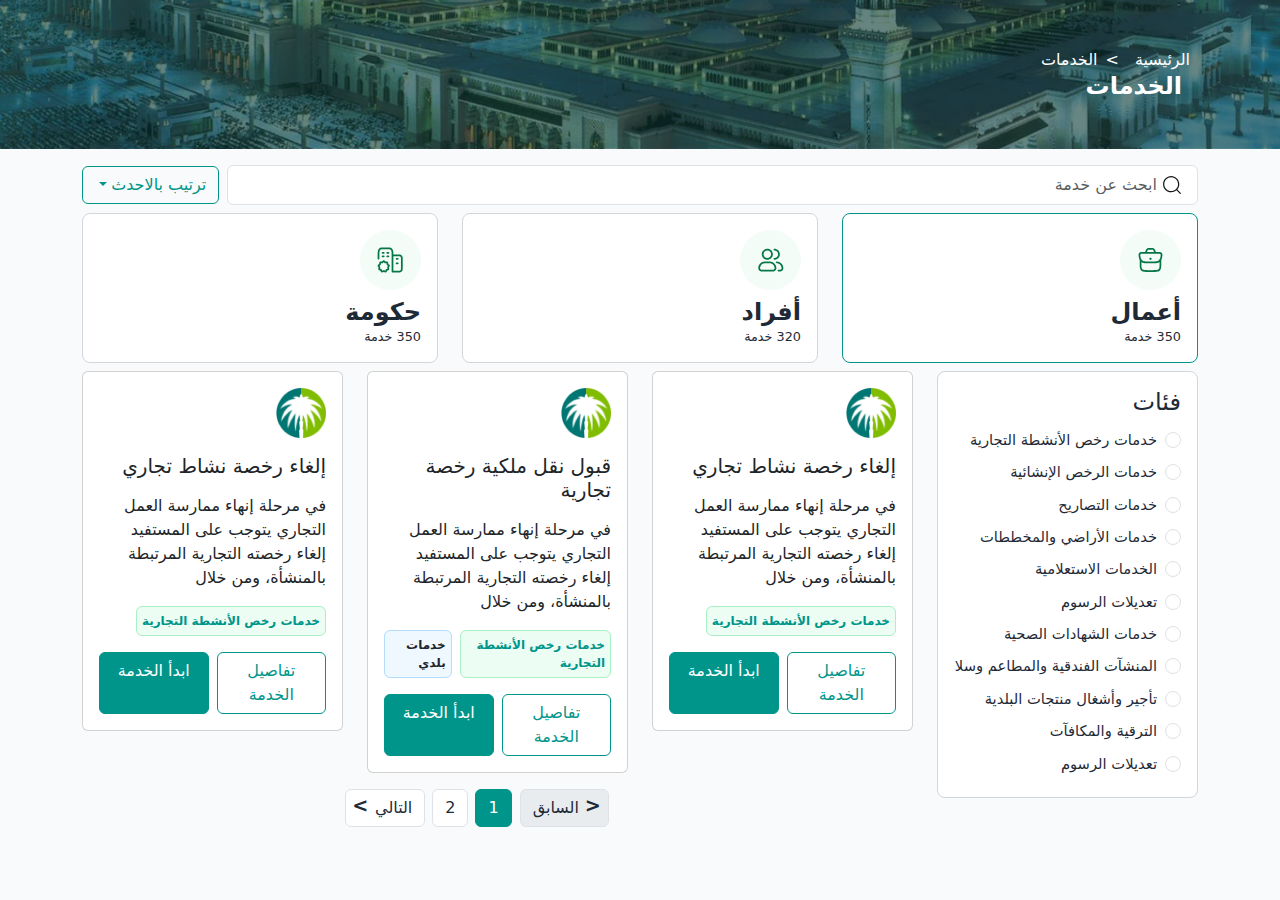
==== commit e652fdf8: "Merge branch 'main' of https://github.com/muhammadabdelaalr/amana" ====
--- a/index.html
+++ b/index.html
@@ -171,7 +171,7 @@
                         <div class="col-9">
                           <div class="cards">
                             <div class="row">
-                              <div class="col-lg-4 col-md-2 col-6">
+                              <!-- <div class="col-lg-4 col-md-2 col-6">
                                 <div class="card">
                                   <div class="card-body d-flex flex-column row-gap-3">
                                     <div class="logo d-flex">
@@ -191,8 +191,17 @@
                                     </div>
                                   </div>
                                 </div>
-                              </div>
-                            </div>
+                              </div> -->
+                            </div>
+                            <nav aria-label="Page navigation d-flex justify-content-center">
+                              <ul class="pagination d-flex justify-content-center column-gap-2">
+                                <li class="page-item"><a class="page-link" href="#">السابق</a></li>
+                                <li class="page-item"><a class="page-link" href="#">1</a></li>
+                                <li class="page-item"><a class="page-link" href="#">2</a></li>
+                                <li class="page-item"><a class="page-link" href="#">3</a></li>
+                                <li class="page-item"><a class="page-link" href="#">التالي</a></li>
+                              </ul>
+                            </nav>
                           </div>
                         </div>
                     </div>
--- a/style.css
+++ b/style.css
@@ -195,6 +195,43 @@
         }
       }
     }
+    .page-item .page-link {
+      position: relative;
+      color: var(--text);
+      border-radius: var(--bs-pagination-border-radius);
+    }
+    .active > .page-link {
+      color: var(--white);
+      background-color: var(--main);
+      border-color: var(--main);
+    }
+    .prev-link .page-link {
+      padding-inline-start: 1.8rem;
+      &::after {
+        content: "<";
+        position: absolute;
+        left: 4rem;
+        top: 50%;
+        transform: translateY(-56%);
+        font-size: 1.2rem;
+        font-weight: 600;
+        color: var(--text);
+      }
+    }
+
+    .next-link .page-link {
+      padding-inline-end: 1.8rem;
+      &::after {
+        content: ">";
+        position: absolute;
+        right: 3.5rem;
+        top: 50%;
+        transform: translateY(-56%);
+        font-size: 1.2rem;
+        font-weight: 600;
+        color: var(--text);
+      }
+    }
   }
 }
 .dropdown-toggle::after {
